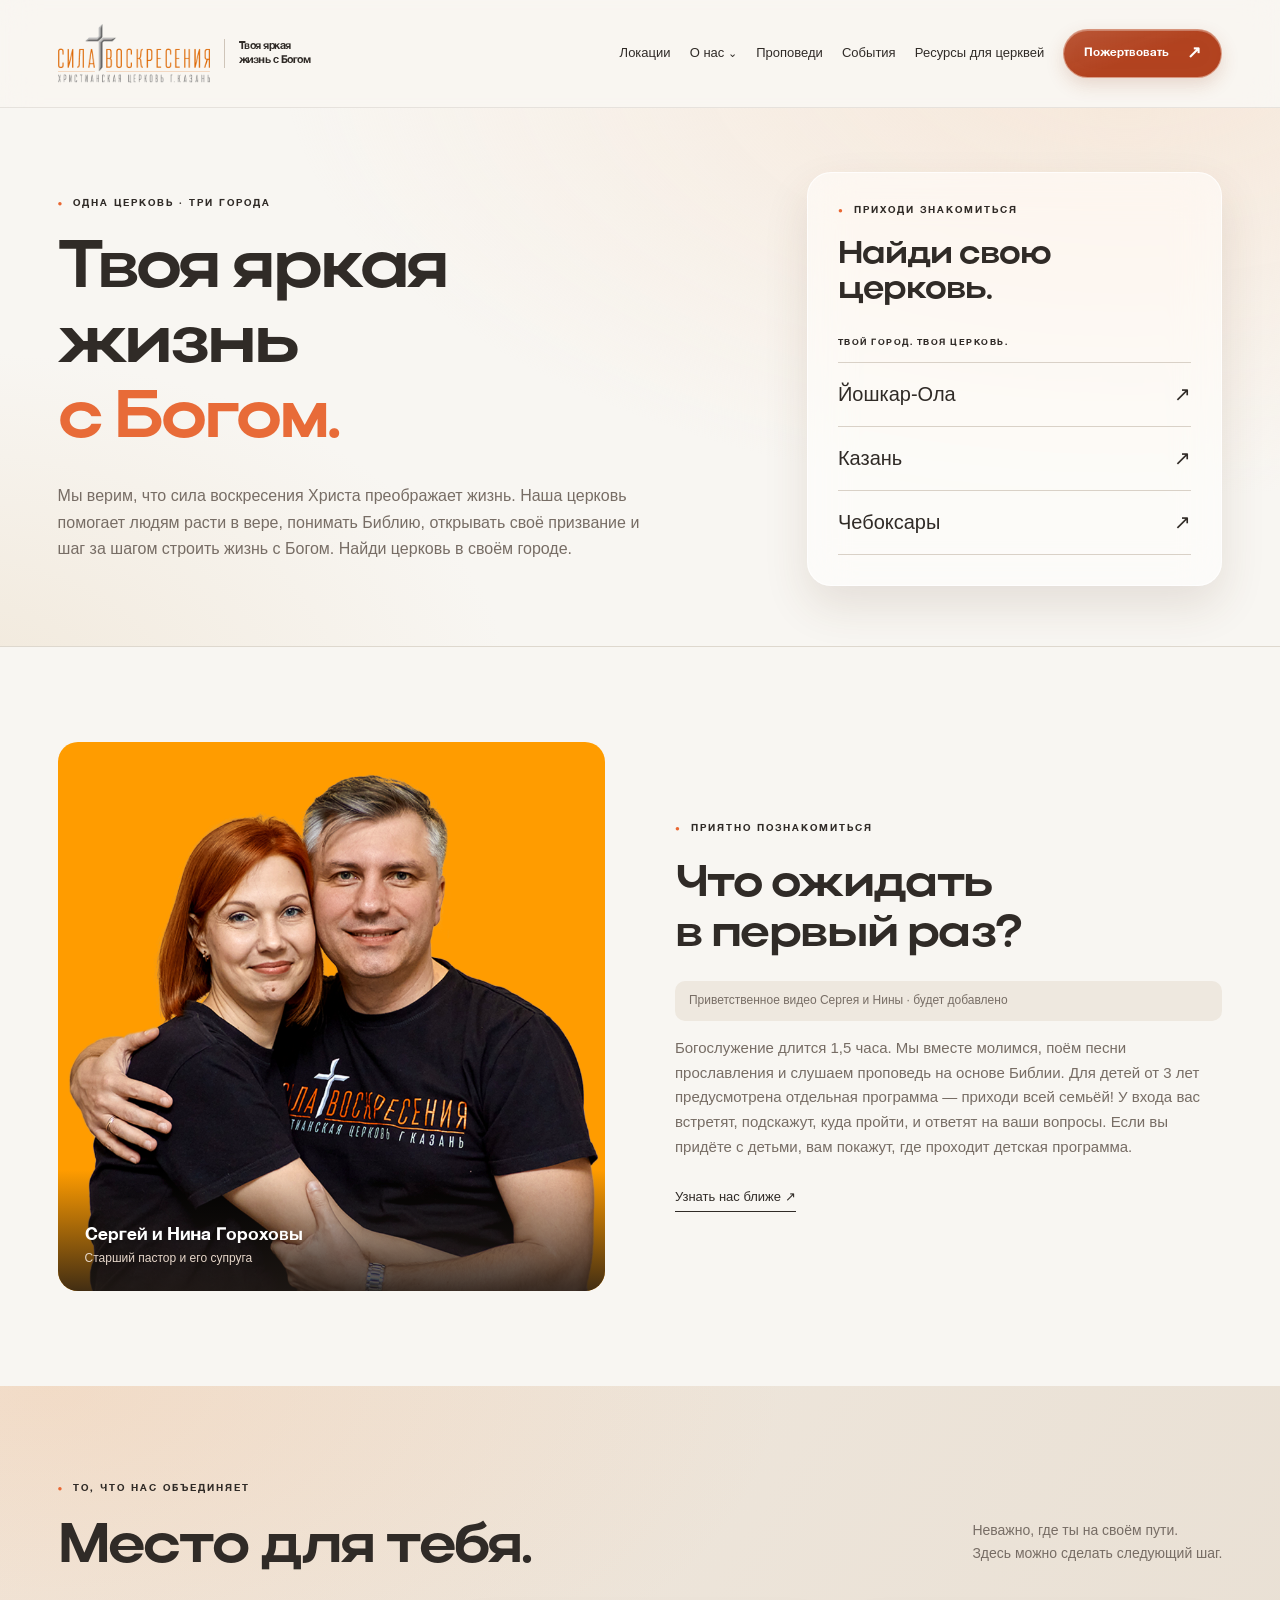
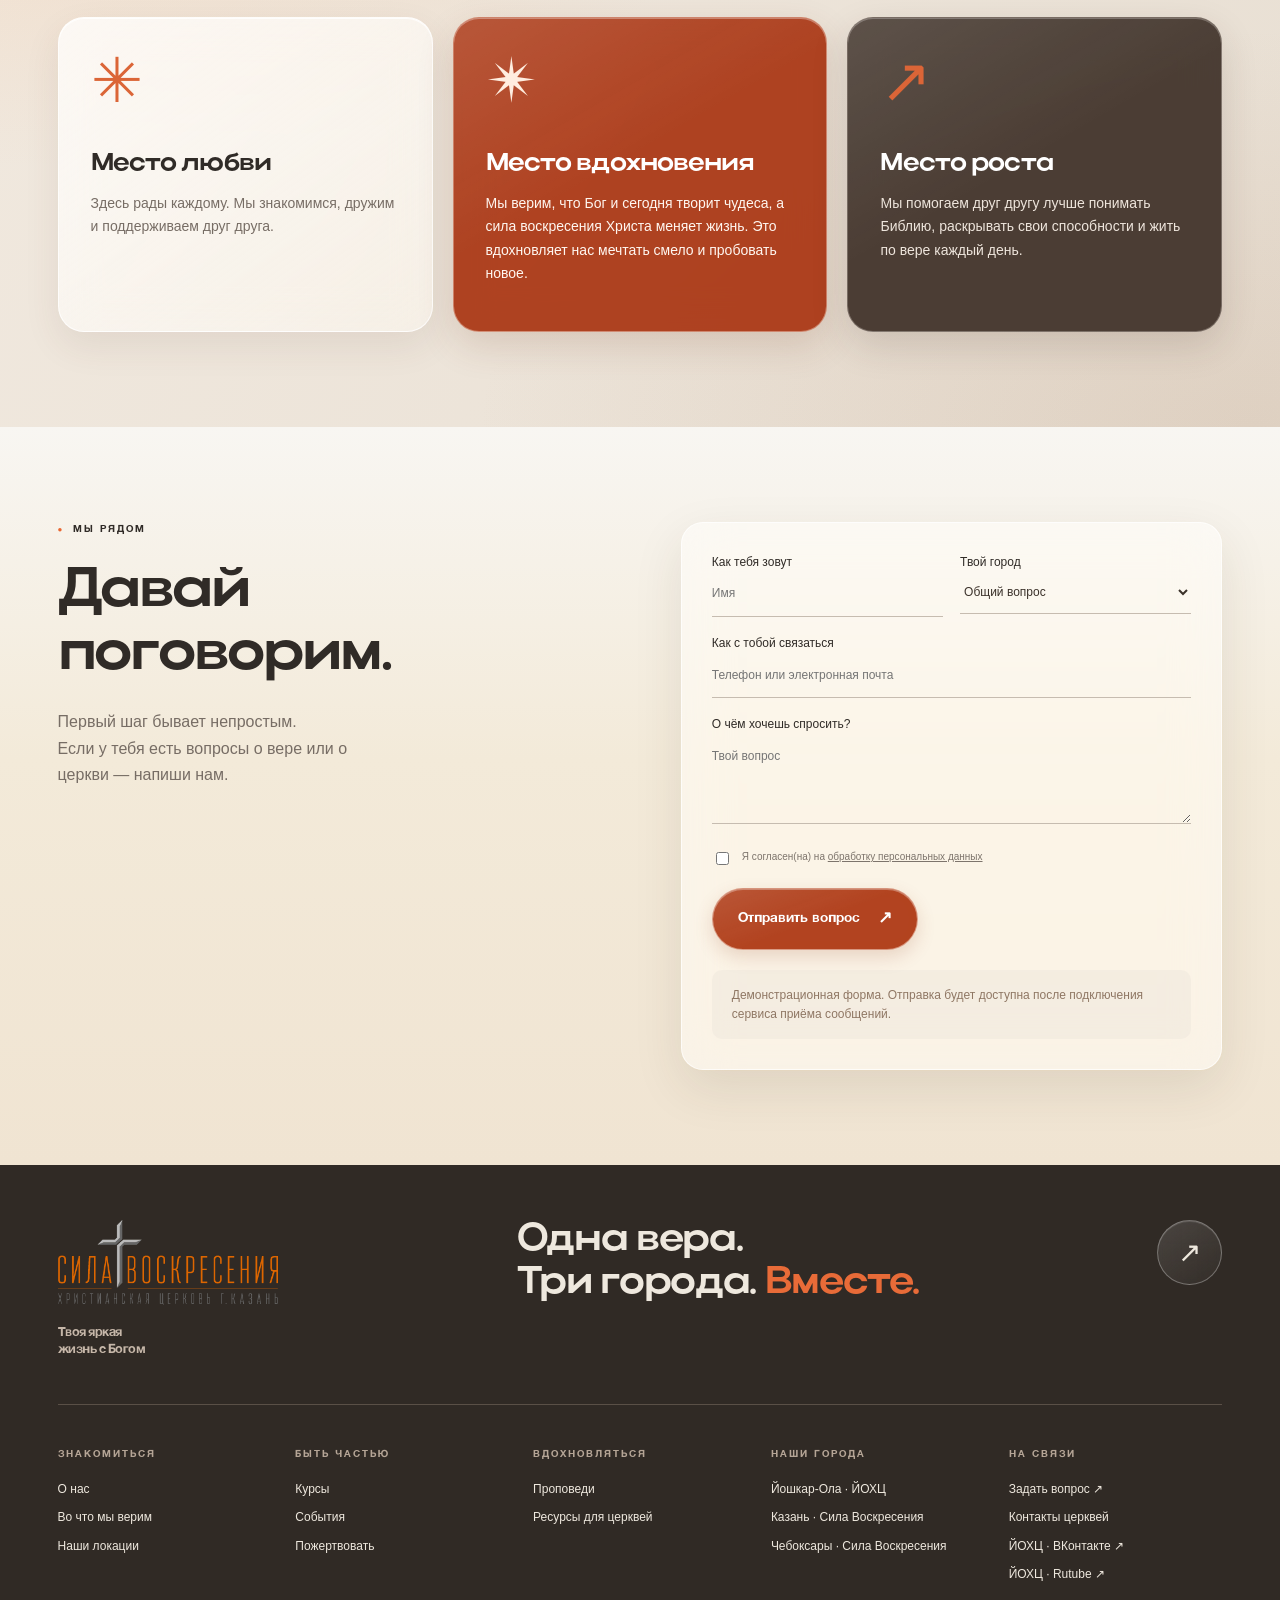
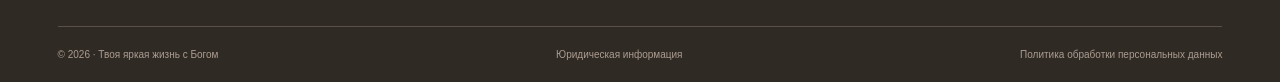
==== site/index.html @ f7234755 "Import church website sources and assets from workspace archive Co-authored-by: arena-agent <2970537" ====
<!doctype html><html lang="ru"><head><meta charset="utf-8"><meta name="viewport" content="width=device-width, initial-scale=1"><title>Твоя яркая жизнь с Богом</title><style>@font-face{font-family:Actaya;src:local('Actaya');font-weight:700}*{box-sizing:border-box}html{scroll-behavior:smooth}body{margin:0;background:#f8f6f2;color:#302b27;font-family:Helvetica,Arial,sans-serif;font-size:16px;line-height:1.55}a{color:inherit;text-decoration:none}button,input,textarea,select{font:inherit}button,a,input,textarea,select{ -webkit-tap-highlight-color:transparent}button{cursor:pointer}header{height:104px;display:flex;align-items:center;justify-content:space-between;padding:0 4.5%;border-bottom:1px solid #e1ddd5;background:#f8f6f2;position:relative;z-index:5}.brand{display:flex;align-items:center;gap:11px;font-size:15px;line-height:1.12;font-weight:700;letter-spacing:-.5px}.brand-mark{font-size:59px;color:#ed652c;line-height:1}nav{display:flex;gap:29px;align-items:center;font-size:13px}nav a:hover{color:#d75b2a}.dropdown{position:relative;padding:25px 0}.dropdown>div{display:none;position:absolute;top:65px;left:-20px;width:210px;background:#fff;padding:18px;box-shadow:0 12px 32px #32271d18}.dropdown:hover>div,.dropdown:focus-within>div{display:grid;gap:12px}.button{display:inline-flex;align-items:center;justify-content:space-between;gap:35px;padding:18px 25px;border:0;background:#ee6a32;color:#fff;border-radius:3px;font-size:14px;line-height:1.4;font-weight:500}.button:hover{background:#d95723;color:white}.button.small{padding:13px 18px;font-size:12px}.button.dark{background:#332d28}.button.outline{border:1px solid #c7beb4;background:none;color:#342b25}.eyebrow{text-transform:uppercase;font-size:10px;letter-spacing:2px;font-weight:600;display:block}.dot:before{content:'●';color:#e96732;margin-right:9px;font-size:8px}h1,h2,h3{font-family:Actaya,Helvetica,Arial,sans-serif;line-height:1.02;letter-spacing:-2.5px;font-weight:700;margin:0}h1{font-size:clamp(58px,6.5vw,102px)}h2{font-size:clamp(38px,4.4vw,66px)}h3{font-size:28px;letter-spacing:-1px}p{color:#776d65;line-height:1.65}em{font-style:normal;color:#e86b38}.hero{padding:59px 4.5% 0}.hero-top{display:grid;grid-template-columns:1.55fr 1fr;gap:9%;padding-bottom:46px}.hero h1{margin-top:22px;max-width:780px}.hero h1 em{display:block}.hero-aside{padding-top:15px}.hero-aside p{font-size:14px;max-width:370px;margin:0 0 22px}.location-list{border-top:1px solid #d9d1c7}.location-list a{display:flex;align-items:center;justify-content:space-between;padding:12px 2px;border-bottom:1px solid #d9d1c7;font-size:18px;font-weight:500}.location-list a:hover{color:#e86b38;padding-left:10px}.location-list small{font-size:10px;font-weight:400;color:#92867c;margin-left:12px}.hero-photo{height:460px;position:relative;overflow:hidden;border-radius:5px;background:#6a5847}.hero-photo img{width:100%;height:100%;object-fit:cover;object-position:50% 43%;filter:brightness(.72)}.hero-photo:after{content:'';position:absolute;inset:30% 0 0;background:linear-gradient(transparent,#24180cb3)}.photo-caption{position:absolute;bottom:32px;left:35px;color:#fff;z-index:1;font-size:30px;line-height:1.2;letter-spacing:-1px}.photo-caption small{display:block;font-size:10px;letter-spacing:2px;margin-bottom:15px}.photo-badge{position:absolute;bottom:30px;right:30px;z-index:1;border:1px solid #ffffff70;color:white;border-radius:40px;padding:9px 18px;font-size:11px}.ticker{display:flex;justify-content:space-between;padding:26px 3px;font-size:11px;letter-spacing:2px;border-bottom:1px solid #ded8ce}.ticker span:nth-child(even){color:#e96632}.section{padding:95px 4.5%}.section-heading{display:flex;justify-content:space-between;align-items:end;margin-bottom:38px;gap:30px}.section-heading .eyebrow{margin-bottom:20px}.section-heading p{max-width:340px;font-size:14px}.welcome{display:grid;grid-template-columns:1.1fr 1fr;gap:7%;align-items:center}.video-placeholder{height:370px;background:#e7e0d6;display:flex;align-items:center;justify-content:center;position:relative;border-radius:4px;overflow:hidden}.video-placeholder:before{content:'✳';position:absolute;font-size:360px;color:#ded2c2;transform:rotate(-10deg)}.play{height:72px;width:72px;background:#f8f6f2;border:0;border-radius:50%;z-index:1;font-size:20px;color:#e66a33}.video-placeholder .label{position:absolute;bottom:22px;left:24px;font-size:12px}.welcome h2{margin:22px 0}.welcome p{font-size:14px}.textlink{display:inline-block;border-bottom:1px solid;padding-bottom:4px;font-size:13px;margin-top:12px}.values{background:#eae4da}.value-grid{display:grid;grid-template-columns:repeat(3,1fr);gap:20px}.value-card{padding:32px;background:#f7f4ed;min-height:305px;border-radius:4px}.value-icon{font-size:62px;color:#db6537;height:100px;line-height:1}.value-card p{font-size:14px;max-width:310px}.value-card:nth-child(2){background:#d66d42;color:white}.value-card:nth-child(2) p,.value-card:nth-child(2) .value-icon{color:#ffede1}.value-card:nth-child(3){background:#4b4036;color:#fff}.value-card:nth-child(3) p{color:#d4c9be}.question{display:grid;grid-template-columns:1fr 1fr;gap:12%}.question h2{margin:23px 0}.question p{max-width:330px}.form-grid{display:grid;grid-template-columns:1fr 1fr;gap:17px}label{display:block;font-size:12px}input,select,textarea{width:100%;background:transparent;border:0;border-bottom:1px solid #c6bcb0;padding:13px 0;outline:none;border-radius:0;color:#3b322a}input:focus,select:focus,textarea:focus{border-color:#e86631}textarea{resize:vertical;min-height:90px}.full{grid-column:1/-1}.check{display:flex;gap:10px;align-items:start;font-size:10px;color:#7d746c;margin:20px 0}.check input{width:auto;margin-top:3px}.check a{text-decoration:underline}footer{padding:55px 4.5% 20px;background:#302a25;color:#eee8de}.footer-top{display:flex;align-items:start;justify-content:space-between;padding-bottom:45px;border-bottom:1px solid #5a5047}.footer-top h2{font-size:45px}.round{border:1px solid #827366;border-radius:50%;width:65px;height:65px;display:grid;place-items:center;font-size:28px}.footer-links{display:grid;grid-template-columns:repeat(4,1fr);padding:42px 0;gap:20px}.footer-links>div{display:flex;flex-direction:column;gap:10px;font-size:12px}.footer-links .eyebrow{color:#b5a596;margin-bottom:7px}.legal{display:flex;justify-content:space-between;gap:20px;border-top:1px solid #5a5047;padding-top:20px;color:#ab9d91;font-size:10px}.page-head{padding:65px 4.5% 48px;background:#eee8df}.page-head h1{font-size:70px;margin:22px 0}.page-head p{max-width:650px}.crumb{font-size:12px;color:#918176}.cards{display:grid;grid-template-columns:repeat(3,1fr);gap:24px}.card{padding:32px;border:1px solid #d9d0c4;border-radius:4px;display:flex;flex-direction:column;align-items:start;gap:18px}.card .number{font-size:12px;color:#b09784}.card p{font-size:14px;flex:1;margin:0}.card a{margin-top:auto}.card h3{line-height:1.15}.filters{display:flex;flex-wrap:wrap;gap:10px;margin-bottom:35px}.chip{border:1px solid #cfc4b6;border-radius:30px;background:none;color:#66594e;padding:10px 22px;font-size:13px}.chip.active{background:#e86b38;color:white;border-color:#e86b38}.content{max-width:850px;margin:auto}.content h2{font-size:40px;margin:42px 0 20px}.content h3{margin:30px 0 15px}.content p{font-size:16px}.content li{margin-bottom:18px;color:#776d65}.placeholder{background:#e9e2d8;padding:45px 30px;border-radius:4px;text-align:center;color:#8f7f70;min-height:150px;display:grid;place-items:center}.info-grid{display:grid;grid-template-columns:1fr 1fr;gap:24px;margin:30px 0}.empty{padding:45px;border:1px dashed #c6b8a8;color:#847364;text-align:center}.notice{font-size:12px;color:#8f7764;background:#eee7dd;padding:16px 20px;margin-top:20px}.mobile{display:none}#toast{position:fixed;bottom:25px;left:50%;transform:translateX(-50%);padding:18px 25px;background:#302a25;color:#fff;z-index:20;border-radius:4px;display:none;max-width:90%;font-size:14px}.search{max-width:550px;margin-bottom:30px}.donate-options{display:grid;grid-template-columns:1fr 1fr;gap:12px;margin-bottom:25px}.donate-options button{border:1px solid #d2c5b5;padding:18px;background:transparent;text-align:left}.donate-options button.active{border-color:#e86b38;background:#f5e0d3}@media(min-width:1500px){body{max-width:1800px;margin:auto}}@media(max-width:1050px){nav{gap:15px;font-size:11px}header{padding:0 3%}.brand{font-size:12px}.hero-top{gap:5%}.location-list small{display:none}}@media(max-width:760px){header{height:80px;padding:0 6%}.brand{font-size:13px}.brand-mark{font-size:48px}.mobile{display:block;border:0;background:none;font-size:26px}nav{display:none;position:absolute;top:80px;left:0;right:0;background:#f8f6f2;padding:25px 6%;font-size:15px;box-shadow:0 12px 20px #352b241a}nav.open{display:flex;flex-direction:column;align-items:stretch}.dropdown{padding:0}.dropdown>div{position:static;box-shadow:none;background:none}.hero{padding:35px 6% 0}.hero-top{grid-template-columns:1fr;gap:28px;padding-bottom:30px}h1{font-size:61px;letter-spacing:-3px}.hero h1{margin-top:18px}.hero-aside{padding:0}.hero-aside p{max-width:100%;font-size:14px}.hero-photo{height:340px}.photo-caption{left:22px;bottom:25px;font-size:25px}.photo-badge{display:none}.ticker{font-size:8px;letter-spacing:1px}.ticker span:last-child,.ticker span:nth-last-child(2){display:none}.section{padding:58px 6%}.welcome,.question{grid-template-columns:1fr;gap:35px}.video-placeholder{height:280px}.welcome{display:flex;flex-direction:column-reverse;align-items:stretch}.section-heading{align-items:start;flex-direction:column;gap:10px}.section-heading p{margin:0}.value-grid,.cards{grid-template-columns:1fr}.value-card{min-height:260px}.footer-top{flex-wrap:wrap;gap:35px}.footer-top h2{font-size:34px}.round{width:48px;height:48px}.footer-links{grid-template-columns:1fr 1fr;gap:30px}.legal{flex-direction:column;gap:12px}.page-head{padding:40px 6% 30px}.page-head h1{font-size:49px;letter-spacing:-2px}.info-grid,.donate-options{grid-template-columns:1fr}.form-grid{gap:18px}.content h2{font-size:34px}.question h2{font-size:48px}}

/* Brand assets and softer controls */
.brand-logo{display:block;width:170px;height:auto;flex-shrink:0}.brand-tagline{padding-left:14px;border-left:1px solid #cfc5b9;font-size:12px;line-height:1.3;white-space:nowrap}header .brand{gap:14px}header nav{gap:21px}footer .brand{flex-direction:column;align-items:start;gap:20px}footer .brand-logo{width:220px}footer .brand-tagline{border-left:0;padding:0;color:#c6b7a9;font-size:13px}.button{border-radius:999px;transition:background .2s,transform .2s,box-shadow .2s}.button:hover{transform:translateY(-2px);box-shadow:0 7px 18px #8d42151a}.button:active{transform:translateY(0);box-shadow:none}.button span{font-size:17px}.donate-options button{border-radius:16px;transition:background .2s,border-color .2s}.chip{transition:background .2s,transform .2s}.chip:hover{transform:translateY(-1px);border-color:#e86b38}a:focus-visible,button:focus-visible{outline:3px solid #e86b38;outline-offset:5px}.pastor-portrait{margin:0;position:relative;background:#ff9c00;border-radius:20px;overflow:hidden}.pastor-portrait img{display:block;width:100%;height:auto}.pastor-portrait figcaption{position:absolute;bottom:0;left:0;right:0;padding:52px 27px 24px;background:linear-gradient(transparent,#211a16d9);color:#fff;display:flex;flex-direction:column;line-height:1.5}.pastor-portrait figcaption strong{font-size:18px;font-weight:500}.pastor-portrait figcaption span{font-size:12px;color:#e6d6c9}.content>.pastor-portrait{max-width:620px}.welcome .pastor-portrait{max-width:560px}.mobile{border-radius:10px}
@media(max-width:1200px) and (min-width:761px){header .brand-tagline{display:none}header nav{gap:16px}.brand-logo{width:150px}}
@media(max-width:760px){header .brand-logo{width:145px}header .brand{gap:10px}header .brand-tagline{font-size:10px;padding-left:10px}.welcome .pastor-portrait{width:100%;max-width:100%}.pastor-portrait{border-radius:16px}.pastor-portrait figcaption{padding:45px 20px 20px}.button{padding:16px 23px}.footer-top .brand{width:100%}}

/* Layout revision: header, hero and actions */
header{height:auto;min-height:108px;gap:28px;padding:18px 4.5%}header .brand{flex-shrink:0}header .brand-logo{width:152px}header .brand-tagline{display:block;font-size:11px}header nav{gap:clamp(14px,1.5vw,25px);flex-wrap:nowrap}header nav>a,.dropdown>a{white-space:nowrap}.button{max-width:100%;min-height:48px;gap:18px;text-align:left;line-height:1.4;vertical-align:middle;flex-shrink:0}.button span{flex-shrink:0}.button.small{min-height:44px;padding:12px 20px;white-space:nowrap}.card{min-width:0}.card .button{width:100%;margin-top:auto;white-space:normal}.hero{padding-top:64px;padding-bottom:60px;border-bottom:1px solid #ded8ce}.hero-top{grid-template-columns:minmax(0,1.35fr) minmax(290px,.85fr);gap:clamp(36px,7vw,110px);padding:0;align-items:center}.hero h1{font-size:clamp(58px,6.3vw,96px);letter-spacing:-3.5px}.vision-copy{font-size:16px;max-width:590px;margin:26px 0 0}.hero-aside{padding:30px;background:#eee8df;border:1px solid #ded5ca;border-radius:20px;min-width:0}.hero-aside h2{font-size:38px;letter-spacing:-1.5px;margin:18px 0 28px}.hero-aside>.eyebrow:not(.dot){font-size:9px;letter-spacing:1.5px}.location-list a{gap:20px;font-size:20px;padding:16px 0}.location-list a>span:first-child{min-width:0}.location-list small{display:none}.location-list a>span:last-child{flex-shrink:0}.welcome{grid-template-columns:minmax(0,1fr) minmax(0,1fr);gap:6%}.welcome p{font-size:15px}.video-note{padding:10px 14px;border-radius:10px;background:#eee8df;font-size:12px!important}.question{grid-template-columns:minmax(0,1fr) minmax(0,1fr);gap:7%}.form-grid>*{min-width:0}.info-grid{grid-template-columns:repeat(2,minmax(0,1fr))}.content>.button{margin:8px 8px 8px 0}.footer-top{gap:32px}.footer-top h2{min-width:0}h1,h2,h3{overflow-wrap:break-word}
@media(max-width:1250px){header{min-height:94px;padding:14px 5%}header .brand-tagline{display:block}.mobile{display:grid;place-items:center;width:46px;height:46px;border:1px solid #d6cabe;background:transparent;font-size:25px;flex-shrink:0}header nav{display:none;position:absolute;top:100%;left:0;right:0;padding:24px 5%;background:#f8f6f2;border-bottom:1px solid #d7cbbd;box-shadow:0 12px 20px #352b2410;font-size:15px}header nav.open{display:flex;flex-direction:column;align-items:stretch;gap:0}header nav.open>a{padding:14px 0;border-bottom:1px solid #e2d9cf}header nav.open>.button{padding:14px 22px;margin-top:15px;align-self:flex-start;border-bottom:0}.dropdown{padding:14px 0;border-bottom:1px solid #e2d9cf}.dropdown>div{position:static;box-shadow:none;padding:16px 0 0 16px;background:transparent;width:auto;gap:14px}.hero-top{gap:35px}.value-card{padding:26px}.cards{grid-template-columns:repeat(2,minmax(0,1fr))}}
@media(min-width:761px) and (max-width:1000px){.hero h1{font-size:60px}.hero-top{grid-template-columns:minmax(0,1.15fr) minmax(280px,1fr);gap:28px}.hero-aside{padding:24px}.vision-copy{font-size:14px}.hero-aside h2{font-size:33px}.section{padding-top:65px;padding-bottom:65px}.value-grid{gap:14px}.value-card{padding:22px}.value-card h3{font-size:24px}.value-card p{font-size:13px}}
@media(max-width:760px){header{min-height:88px;padding:14px 6%}header .brand-logo{width:138px}header .brand-tagline{font-size:10px;display:block}.hero{padding:36px 6% 42px}.hero-top{grid-template-columns:minmax(0,1fr);gap:32px}.hero h1{font-size:clamp(46px,9.5vw,66px);letter-spacing:-2.5px}.hero-aside{padding:24px}.hero-aside h2{font-size:34px}.vision-copy{font-size:15px;max-width:100%}.welcome{display:grid;grid-template-columns:minmax(0,1fr);gap:30px}.welcome .pastor-portrait{order:0}.welcome>div{order:1}.question{grid-template-columns:minmax(0,1fr);gap:28px}.cards,.info-grid{grid-template-columns:minmax(0,1fr)}.card .button{width:auto}.footer-top h2{font-size:32px}.footer-top .round{flex-shrink:0}.form-grid{grid-template-columns:minmax(0,1fr)}.full{grid-column:auto}.button{min-height:48px}.value-grid{grid-template-columns:minmax(0,1fr)}}
@media(max-width:380px){header .brand-tagline{font-size:9px;padding-left:8px}header .brand-logo{width:115px}.mobile{width:40px;height:40px}.hero h1{font-size:44px}}

/* Supplied Actay Wide Bold, with Cyrillic */
@font-face{font-family:'Actay Wide';src:url('[data-uri]') format('opentype');font-weight:700;font-style:normal;font-display:swap}
h1,h2,h3{font-family:'Actay Wide',Helvetica,Arial,sans-serif;font-weight:700;letter-spacing:-.035em;line-height:1.12}
.hero h1{font-size:clamp(48px,5.3vw,82px);letter-spacing:-.045em;line-height:1.1}.hero-aside h2{font-size:32px;letter-spacing:-.03em}.page-head h1{font-size:clamp(38px,5.3vw,70px)}.card h3{font-size:25px;line-height:1.2}.value-card h3{font-size:25px}.footer-top h2{font-size:38px}.content h2{font-size:36px}.welcome h2{font-size:clamp(32px,3.5vw,52px)}
@media(max-width:1000px) and (min-width:761px){.hero h1{font-size:48px}.hero-top{grid-template-columns:minmax(0,1.15fr) minmax(280px,1fr)}.hero-aside h2{font-size:29px}.value-card h3{font-size:20px}.value-card{padding:20px}}
@media(max-width:760px){.hero h1{font-size:clamp(37px,7.6vw,59px)}h2{font-size:34px}.hero-aside h2{font-size:30px}.value-card h3{font-size:25px}.question h2{font-size:38px}.footer-top h2{font-size:29px}.content h2{font-size:30px}}

/* ---- Стекло в стиле Apple: точечно и сдержанно ---- */
html{scroll-padding-top:118px}
header{position:sticky;top:0;z-index:15;background:rgba(248,246,242,.72);-webkit-backdrop-filter:blur(18px) saturate(1.6);backdrop-filter:blur(18px) saturate(1.6);border-bottom:1px solid rgba(60,50,40,.1)}
.hero{background:radial-gradient(120% 150% at 88% -10%,#f6e7d9 0%,rgba(246,231,217,0) 55%),radial-gradient(90% 130% at -5% 110%,#f1e8da 0%,rgba(241,232,218,0) 50%)}
.hero-aside{background:rgba(255,255,255,.55);-webkit-backdrop-filter:blur(22px) saturate(1.5);backdrop-filter:blur(22px) saturate(1.5);border:1px solid rgba(255,255,255,.75);border-radius:24px;box-shadow:0 20px 45px rgba(90,60,35,.12)}
.dropdown>div{background:rgba(255,255,255,.8);-webkit-backdrop-filter:blur(20px) saturate(1.6);backdrop-filter:blur(20px) saturate(1.6);border:1px solid rgba(255,255,255,.85);border-radius:14px;box-shadow:0 16px 40px rgba(50,39,29,.16)}
.question{background:linear-gradient(180deg,#f8f6f2 0%,#f3ead9 45%,#f0e4d2 100%)}
.question form{background:rgba(255,255,255,.5);-webkit-backdrop-filter:blur(24px) saturate(1.5);backdrop-filter:blur(24px) saturate(1.5);border:1px solid rgba(255,255,255,.7);border-radius:22px;padding:30px;box-shadow:0 18px 50px rgba(60,45,30,.1)}
.question .notice{background:rgba(238,231,221,.55);border-radius:10px}
#toast{background:rgba(48,42,37,.78);-webkit-backdrop-filter:blur(16px) saturate(1.4);backdrop-filter:blur(16px) saturate(1.4);border:1px solid rgba(255,255,255,.14);border-radius:16px}
@media(max-width:760px){nav{top:100%;background:rgba(248,246,242,.9);-webkit-backdrop-filter:blur(24px) saturate(1.5);backdrop-filter:blur(24px) saturate(1.5);border-bottom:1px solid rgba(60,50,40,.1)}.dropdown>div{background:none;border:0;box-shadow:none;-webkit-backdrop-filter:none;backdrop-filter:none}.question form{padding:22px;border-radius:18px}html{scroll-padding-top:96px}}
@supports not ((backdrop-filter:blur(2px)) or (-webkit-backdrop-filter:blur(2px))){header{background:#f8f6f2}.hero-aside{background:#eee8df}.dropdown>div{background:#fff}.question form{background:#f7f4ed}#toast{background:#302a25}}
@media (prefers-reduced-transparency:reduce){header{background:#f8f6f2}.hero-aside{background:#eee8df}.dropdown>div{background:#fff}.question form{background:#f7f4ed}#toast{background:#302a25}}

/* Helvetica с кириллицей: в предоставленном файле есть только жирное начертание.
   Для обычного текста используем установленную Helvetica / Arial. */
@font-face{
  font-family:'Church Helvetica Bold';
  src:url('[data-uri]') format('opentype');
  font-style:normal;
  font-weight:700;
  font-display:swap;
}
strong,b,.brand-tagline,.eyebrow,.button,.chip.active{
  font-family:'Church Helvetica Bold',Helvetica,Arial,sans-serif;
}

/* Мягкие цветные блики под стеклом, без потери исходной палитры. */
.values{
  background:
    radial-gradient(ellipse at 4% 0%,rgba(243,189,145,.31),transparent 42%),
    radial-gradient(ellipse at 98% 100%,rgba(177,140,111,.18),transparent 44%),
    linear-gradient(120deg,#f1e9df,#e8dfd3);
}
.value-card,.card{
  border-radius:26px;
  border:1px solid rgba(255,255,255,.78);
  background:linear-gradient(145deg,rgba(255,255,255,.76),rgba(255,253,249,.43));
  box-shadow:inset 0 1px 0 rgba(255,255,255,.78),0 14px 36px rgba(85,60,41,.09);
  -webkit-backdrop-filter:blur(18px) saturate(135%);
  backdrop-filter:blur(18px) saturate(135%);
}
.value-card:nth-child(2){
  color:#fff;
  border-color:rgba(255,239,226,.38);
  background:
    linear-gradient(150deg,rgba(255,255,255,.11),transparent 46%),
    rgba(171,56,22,.94);
  box-shadow:inset 0 1px 0 rgba(255,255,255,.32),0 14px 36px rgba(113,55,30,.16);
}
.value-card:nth-child(2) p{color:#fff7f1}
.value-card:nth-child(2) .value-icon{color:#ffeddf}
.value-card:nth-child(3){
  color:#fff;
  border-color:rgba(255,246,237,.25);
  background:
    linear-gradient(150deg,rgba(255,255,255,.10),transparent 47%),
    rgba(65,52,43,.94);
  box-shadow:inset 0 1px 0 rgba(255,255,255,.25),0 14px 36px rgba(59,43,33,.15);
}
.value-card:nth-child(3) p{color:#eee5dc}

/* Полупрозрачные, но контрастные кнопки с тонкой внутренней подсветкой. */
.button{
  font-weight:700;
  color:#fff;
  border:1px solid rgba(255,239,225,.48);
  background:linear-gradient(160deg,rgba(255,255,255,.10),transparent 52%),rgba(174,56,19,.94);
  box-shadow:inset 0 1px 0 rgba(255,255,255,.30),0 7px 18px rgba(145,57,24,.17);
  -webkit-backdrop-filter:blur(14px) saturate(145%);
  backdrop-filter:blur(14px) saturate(145%);
  transition:background .2s,border-color .2s,transform .2s,box-shadow .2s;
}
.button:hover{
  color:#fff;
  background:linear-gradient(160deg,rgba(255,255,255,.11),transparent 52%),rgba(157,48,16,.96);
  border-color:rgba(255,244,231,.62);
  box-shadow:inset 0 1px 0 rgba(255,255,255,.36),0 10px 22px rgba(145,57,24,.22);
}
.button:active{transform:translateY(0);box-shadow:inset 0 1px 4px rgba(82,31,12,.16)}
.button.dark{
  background:linear-gradient(160deg,rgba(255,255,255,.12),transparent 55%),rgba(47,39,34,.94);
  border-color:rgba(255,255,255,.25);
}
.button.dark:hover{background:linear-gradient(160deg,rgba(255,255,255,.12),transparent 55%),rgba(37,30,26,.97)}
.button.outline{
  color:#45362c;
  border-color:rgba(132,101,79,.30);
  background:linear-gradient(150deg,rgba(255,255,255,.75),rgba(255,252,247,.36));
  box-shadow:inset 0 1px 0 rgba(255,255,255,.9),0 5px 15px rgba(75,52,36,.08);
}
.button.outline:hover{
  color:#9a3f1d;
  border-color:rgba(178,93,51,.45);
  background:linear-gradient(150deg,rgba(255,255,255,.9),rgba(249,237,226,.68));
  box-shadow:inset 0 1px 0 rgba(255,255,255,.95),0 8px 20px rgba(75,52,36,.12);
}
.chip,.donate-options button,.mobile{
  background:linear-gradient(145deg,rgba(255,255,255,.70),rgba(255,252,248,.32));
  border-color:rgba(149,122,103,.32);
  box-shadow:inset 0 1px 0 rgba(255,255,255,.75),0 5px 15px rgba(75,52,36,.05);
  -webkit-backdrop-filter:blur(14px) saturate(135%);
  backdrop-filter:blur(14px) saturate(135%);
}
.chip.active{
  color:#fff;
  border-color:rgba(162,54,20,.65);
  background:linear-gradient(155deg,rgba(255,255,255,.10),transparent 55%),rgba(174,56,19,.94);
  box-shadow:inset 0 1px 0 rgba(255,255,255,.28),0 5px 14px rgba(145,57,24,.16);
  font-weight:700;
}
.donate-options button.active{
  background:linear-gradient(145deg,rgba(255,247,239,.92),rgba(245,218,198,.72));
  border-color:#d46b39;
}
.round{
  background:linear-gradient(145deg,rgba(255,255,255,.13),rgba(255,255,255,.02));
  border-color:rgba(255,255,255,.3);
  box-shadow:inset 0 1px 0 rgba(255,255,255,.12);
  -webkit-backdrop-filter:blur(12px);
  backdrop-filter:blur(12px);
}
@media(max-width:1250px){
  header nav{
    background:rgba(248,246,242,.91);
    -webkit-backdrop-filter:blur(24px) saturate(150%);
    backdrop-filter:blur(24px) saturate(150%);
  }
  header .dropdown>div{background:none;border:0;box-shadow:none;-webkit-backdrop-filter:none;backdrop-filter:none}
}
@media(max-width:760px){.value-card,.card{border-radius:22px}}
@media (prefers-reduced-motion:reduce){html{scroll-behavior:auto}.button,.chip{transition:none}.button:hover,.chip:hover{transform:none}}
@supports not ((backdrop-filter:blur(2px)) or (-webkit-backdrop-filter:blur(2px))){
  .value-card,.card{background:#f9f6f0}
  .value-card:nth-child(2){background:#b54520}
  .value-card:nth-child(3){background:#43372f}
  .button{background:#b3411c}
  .button.dark{background:#302a25}
  .button.outline,.chip,.donate-options button,.mobile{background:#faf7f2}
  .chip.active{background:#b3411c}
}
@media (prefers-reduced-transparency:reduce){
  .value-card,.card{background:#f9f6f0;-webkit-backdrop-filter:none;backdrop-filter:none}
  .value-card:nth-child(2){background:#b54520}
  .value-card:nth-child(3){background:#43372f}
  .button{background:#b3411c;-webkit-backdrop-filter:none;backdrop-filter:none}
  .button.dark{background:#302a25}
  .button.outline,.chip,.donate-options button,.mobile{background:#faf7f2;-webkit-backdrop-filter:none;backdrop-filter:none}
  .chip.active{background:#b3411c}
  header nav{background:#f8f6f2;-webkit-backdrop-filter:none;backdrop-filter:none}
}
/* Updated local churches and donation destinations */
.local-page .content{max-width:1040px}.local-intro{max-width:780px}.local-page .info-grid{align-items:stretch}.local-page .info-grid .card h3{font-size:clamp(22px,2.3vw,30px);line-height:1.3}.local-page .info-grid .card{justify-content:center}.local-page .info-grid .button{margin-top:18px;width:auto}.local-pastor{max-width:480px!important;margin-top:25px}.local-page h2{margin-top:64px}.ministry-grid{display:grid;grid-template-columns:repeat(2,minmax(0,1fr));gap:20px;margin:28px 0}.ministry-grid .card h3{font-size:25px}.ministry-grid .card p{font-size:15px}.age-groups{display:flex;flex-wrap:wrap;gap:12px;margin:22px 0}.age-groups span{display:inline-flex;align-items:center;padding:14px 20px;background:linear-gradient(135deg,#ffffffb5,#f1dfcf75);border:1px solid #ffffffd9;box-shadow:inset 0 1px 0 #fff,0 5px 20px #48332408;border-radius:18px;backdrop-filter:blur(14px)}.action-row{display:flex;flex-wrap:wrap;gap:12px;margin:24px 0}.muted{font-size:13px!important;color:#827265}.pending-links{line-height:2}.donation-choice{display:flex;justify-content:space-between;gap:16px;align-items:center;border:1px solid #ddd0c2;border-radius:18px;padding:20px;background:linear-gradient(140deg,#ffffffa8,#f0e5d95c);box-shadow:inset 0 1px 0 #fff;backdrop-filter:blur(15px);font-size:14px;transition:border-color .2s,background .2s}.donation-choice:hover{border-color:#dc9065}.donation-choice.active{border-color:#d46b39;background:linear-gradient(145deg,#fff7efe8,#f5dac6b8);box-shadow:inset 0 1px 0 #fff,0 5px 20px #a4632220}.donation-choice>span:last-child{flex-shrink:0;color:#ad4e29}.donation-panel{padding:30px;border:1px solid #fff;border-radius:24px;background:linear-gradient(130deg,#ffffffa8,#f0e5d968);box-shadow:inset 0 1px 0 #fff,0 8px 25px #48332408;backdrop-filter:blur(20px)}.donation-panel h3{font-size:25px;line-height:1.3}.donation-panel label{max-width:340px}.donation-panel .button{margin:12px 0}.footer-links{grid-template-columns:repeat(5,minmax(0,1fr));gap:24px}.footer-links>div{min-width:0}.footer-links a{overflow-wrap:anywhere}
@media(max-width:1050px){.footer-links{grid-template-columns:repeat(3,minmax(0,1fr))}}
@media(max-width:760px){.ministry-grid{grid-template-columns:minmax(0,1fr)}.local-page h2{margin-top:45px}.local-page .info-grid .card h3{font-size:24px}.donation-panel{padding:22px}.donation-panel .button{white-space:normal;max-width:100%}.footer-links{grid-template-columns:repeat(2,minmax(0,1fr))}.age-groups{gap:8px}.age-groups span{font-size:14px;padding:12px 16px}}
</style></head><body><header><a class="brand" href="#/" aria-label="Главная"><img class="brand-logo" src="[data-uri]" alt="Сила Воскресения — христианская церковь г. Казань"><span class="brand-tagline">Твоя яркая<br>жизнь с Богом</span></a><button class="mobile" aria-label="Открыть меню" onclick="document.querySelector('nav').classList.toggle('open')">☰</button><nav><a href="#/locations">Локации</a><div class="dropdown"><a href="#/about">О нас <small>⌄</small></a><div><a href="#/about">Кто мы</a><a href="#/beliefs">Во что мы верим</a><a href="#/courses">Курсы</a></div></div><a href="#/sermons">Проповеди</a><a href="#/events">События</a><a href="#/resources">Ресурсы для церквей</a><a class="button small" href="#/donate">Пожертвовать <span>↗</span></a></nav></header><main id="app"></main><footer><div class="footer-top"><a class="brand" href="#/"><img class="brand-logo" src="[data-uri]" alt="Сила Воскресения — христианская церковь г. Казань"><span class="brand-tagline">Твоя яркая<br>жизнь с Богом</span></a><h2>Одна вера.<br>Три города. <em>Вместе.</em></h2><a class="round" href="#/locations">↗</a></div><div class="footer-links"><div><span class="eyebrow">ЗНАКОМИТЬСЯ</span><a href="#/about">О нас</a><a href="#/beliefs">Во что мы верим</a><a href="#/locations">Наши локации</a></div><div><span class="eyebrow">БЫТЬ ЧАСТЬЮ</span><a href="#/courses">Курсы</a><a href="#/events">События</a><a href="#/donate">Пожертвовать</a></div><div><span class="eyebrow">ВДОХНОВЛЯТЬСЯ</span><a href="#/sermons">Проповеди</a><a href="#/resources">Ресурсы для церквей</a></div><div><span class="eyebrow">НАШИ ГОРОДА</span><a href="#/city/0">Йошкар-Ола · ЙОХЦ</a><a href="#/city/1">Казань · Сила Воскресения</a><a href="#/city/2">Чебоксары · Сила Воскресения</a></div><div><span class="eyebrow">НА СВЯЗИ</span><a href="#/question">Задать вопрос ↗</a><span>Контакты церквей</span><a href="https://vk.ru/yoccenter" target="_blank" rel="noopener noreferrer">ЙОХЦ · ВКонтакте ↗</a><a href="https://rutube.ru/channel/25806339/" target="_blank" rel="noopener noreferrer">ЙОХЦ · Rutube ↗</a></div></div><div class="legal"><span>© 2026 · Твоя яркая жизнь с Богом</span><a href="#/legal">Юридическая информация</a><a href="#/privacy">Политика обработки персональных данных</a></div></footer><div id="toast" role="status"></div><script>const cities=['Йошкар-Ола','Казань','Чебоксары'];const values=[['✳','Место любви','Здесь рады каждому. Мы знакомимся, дружим и поддерживаем друг друга.'],['✴','Место вдохновения','Мы верим, что Бог и сегодня творит чудеса, а сила воскресения Христа меняет жизнь. Это вдохновляет нас мечтать смело и пробовать новое.'],['↗','Место роста','Мы помогаем друг другу лучше понимать Библию, раскрывать свои способности и жить по вере каждый день.']];const expect='Богослужение длится 1,5 часа. Мы вместе молимся, поём песни прославления и слушаем проповедь на основе Библии. Для детей от 3 лет предусмотрена отдельная программа — приходи всей семьёй! У входа вас встретят, подскажут, куда пройти, и ответят на ваши вопросы. Если вы придёте с детьми, вам покажут, где проходит детская программа.';const intro='Мы верим, что сила воскресения Христа преображает жизнь. Наша церковь помогает людям расти в вере, понимать Библию, открывать своё призвание и шаг за шагом строить жизнь с Богом. Найди церковь в своём городе.';const courses=[['Альфа-курс','Встречи для тех, кто хочет познакомиться с христианской верой и обсудить свои вопросы о Боге и смысле жизни.'],['Курс по Библии','Для тех, кто хочет лучше понимать Библию и применять её учение в повседневной жизни.'],['Супружеский курс','Встречи для пар, которые хотят лучше понимать друг друга и укреплять отношения.']];const app=document.getElementById('app');const btn=(text,url,cls='')=>`<a class="button ${cls}" href="#/${url}">${text} <span>↗</span></a>`;const head=(title,desc='',tag='ДАВАЙТЕ ЗНАКОМИТЬСЯ')=>`<section class="page-head"><a class="crumb" href="#/">Главная</a><span class="crumb"> / ${title}</span><span class="eyebrow dot" style="margin-top:35px">${tag}</span><h1>${title}</h1>${desc?`<p>${desc}</p>`:''}</section>`;const loclinks=()=>`<div class="location-list">${cities.map((c,i)=>`<a href="#/city/${i}"><span>${c}<small>Найти свою церковь</small></span><span>↗</span></a>`).join('')}</div>`;const question=()=>`<section class="section question" id="question"><div><span class="eyebrow dot">МЫ РЯДОМ</span><h2>Давай<br>поговорим.</h2><p>Первый шаг бывает непростым.<br>Если у тебя есть вопросы о вере или о церкви — напиши нам.</p></div><form onsubmit="sendQuestion(event)"><div class="form-grid"><label>Как тебя зовут<input name="name" placeholder="Имя" required autocomplete="given-name"></label><label>Твой город<select name="city"><option>Общий вопрос</option>${cities.map(c=>`<option>${c}</option>`).join('')}</select></label><label class="full">Как с тобой связаться<input name="contact" placeholder="Телефон или электронная почта" required></label><label class="full">О чём хочешь спросить?<textarea name="question" placeholder="Твой вопрос" required></textarea></label></div><label class="check"><input type="checkbox" required><span>Я согласен(на) на <a href="#/privacy" target="_blank">обработку персональных данных</a></span></label><button class="button" type="submit">Отправить вопрос <span>↗</span></button><div class="notice">Демонстрационная форма. Отправка будет доступна после подключения сервиса приёма сообщений.</div></form></section>`;function home(){return `<section class="hero"><div class="hero-top"><div><span class="eyebrow dot">ОДНА ЦЕРКОВЬ · ТРИ ГОРОДА</span><h1>Твоя яркая<br>жизнь <em>с Богом.</em></h1><p class="vision-copy">${intro}</p></div><div class="hero-aside"><span class="eyebrow dot">ПРИХОДИ ЗНАКОМИТЬСЯ</span><h2>Найди свою<br>церковь.</h2><span class="eyebrow" style="margin-bottom:12px">ТВОЙ ГОРОД. ТВОЯ ЦЕРКОВЬ.</span>${loclinks()}</div></div></section><section class="section welcome"><figure class="pastor-portrait"><img src="[data-uri]" alt="Нина и Сергей Гороховы" loading="lazy"><figcaption><strong>Сергей и Нина Гороховы</strong><span>Старший пастор и его супруга</span></figcaption></figure><div><span class="eyebrow dot">ПРИЯТНО ПОЗНАКОМИТЬСЯ</span><h2>Что ожидать<br>в первый раз?</h2><p class="video-note">Приветственное видео Сергея и Нины · будет добавлено</p><p>${expect}</p><a class="textlink" href="#/about">Узнать нас ближе ↗</a></div></section><section class="section values"><div class="section-heading"><div><span class="eyebrow dot">ТО, ЧТО НАС ОБЪЕДИНЯЕТ</span><h2>Место для тебя.</h2></div><p>Неважно, где ты на своём пути.<br>Здесь можно сделать следующий шаг.</p></div><div class="value-grid">${values.map(v=>`<article class="value-card"><div class="value-icon">${v[0]}</div><h3>${v[1]}</h3><p>${v[2]}</p></article>`).join('')}</div></section>${question()}`}
function locations(){return head('Твой город.<br>Твоя церковь.','Одна церковь в Йошкар-Оле, Казани и Чебоксарах. Выбери город — будем рады познакомиться.','НАШИ ЛОКАЦИИ')+`<section class="section"><div class="cards">${cities.map((c,i)=>`<article class="card"><span class="number">0${i+1} / ЛОКАЦИЯ</span><h3>${c}</h3><p>${i?'Церковь «Сила Воскресения»':'ЙОХЦ'}</p>${btn('Познакомиться',`city/${i}`)}</article>`).join('')}</div></section>`}
const churches=[
 {name:'ЙОХЦ',address:'г. Йошкар-Ола, ул. Мира, 2',time:'11:00',pastor:'Александр Викторов',ages:['3–7 лет','7–11 лет','11–15 лет — подростковая группа'],socials:[['ВКонтакте','https://vk.ru/yoccenter'],['Rutube','https://rutube.ru/channel/25806339/']]},
 {name:'«Сила Воскресения»',address:'г. Казань, ул. Академика Лаврентьева, 17',time:'10:00, 12:00 и 18:00',pastor:'Сергей Горохов',ages:['3–6 лет','7–13 лет','14–16 лет — подростковая группа'],socials:[]},
 {name:'«Сила Воскресения»',address:null,time:null,pastor:null,ages:[],socials:[]}
];
const ministries=[['Медиа','Творчество и технологии, которые помогают делиться посланием церкви.'],['Группа порядка','Забота о порядке и помощь в организации богослужений.'],['Прославление','Музыкальное служение, которое помогает церкви вместе обращаться к Богу в песнях.'],['Детское служение','Забота о детях и помощь в их знакомстве с Богом и Библией.'],['Подростковое служение','Общение и поддержка подростков на пути взросления и веры.']];
const localExpect='Богослужение длится около 1,5 часа. Мы вместе поём песни прославления, молимся и слушаем проповедь на основе Библии — о вере, отношениях и жизни с Богом.';
const external=(text,url,cls='outline')=>`<a class="button ${cls}" href="${url}" target="_blank" rel="noopener noreferrer">${text} <span>↗</span></a>`;
function socialLinks(i){const c=churches[i];return c.socials.length?`<div class="action-row">${c.socials.map(x=>external(x[0],x[1],'outline')).join('')}</div>`:i===1?'<p class="pending-links">ВКонтакте · MAX · Telegram · Rutube · YouTube</p><small class="muted">Ссылки на социальные сети</small>':'<p class="muted">Контакты и социальные сети</p>'}
function city(i){const c=churches[i],known=i<2;return head(cities[i],`Добро пожаловать в ${i===0?'ЙОХЦ':'церковь '+c.name}!`,'ТВОЯ ЯРКАЯ ЖИЗНЬ С БОГОМ')+`<section class="section local-page"><div class="content"><div class="local-intro"><p>Церковь — это место, где можно узнать Бога, найти поддержку и расти в вере. Мы изучаем Библию, учимся применять её в повседневной жизни и заботиться друг о друге.</p><p>Приходи познакомиться — мы рады тебе, даже если ты впервые в церкви!</p></div><h2>Ждём тебя на богослужении</h2><div class="info-grid"><div class="card"><span class="eyebrow">АДРЕС</span><h3>${c.address||'Адрес церкви'}</h3>${c.address?external('Построить маршрут','https://yandex.ru/maps/?rtext=~'+encodeURIComponent(c.address)+'&rtt=auto'):''}</div><div class="card"><span class="eyebrow">НАЧАЛО БОГОСЛУЖЕНИЙ</span><h3>${c.time||'Время богослужений'}</h3></div></div><h2>Что тебя ждёт</h2><p>${known?localExpect:expect}</p><p>Тебе не нужно заранее знать, как всё устроено. Приходи, знакомься и задавай вопросы. Мы хотим, чтобы ты чувствовал себя желанным гостем.</p><h2>Пастор церкви</h2><h3>${c.pastor||'Имя пастора'}</h3>${i===1?'<figure class="pastor-portrait local-pastor"><img src="[data-uri]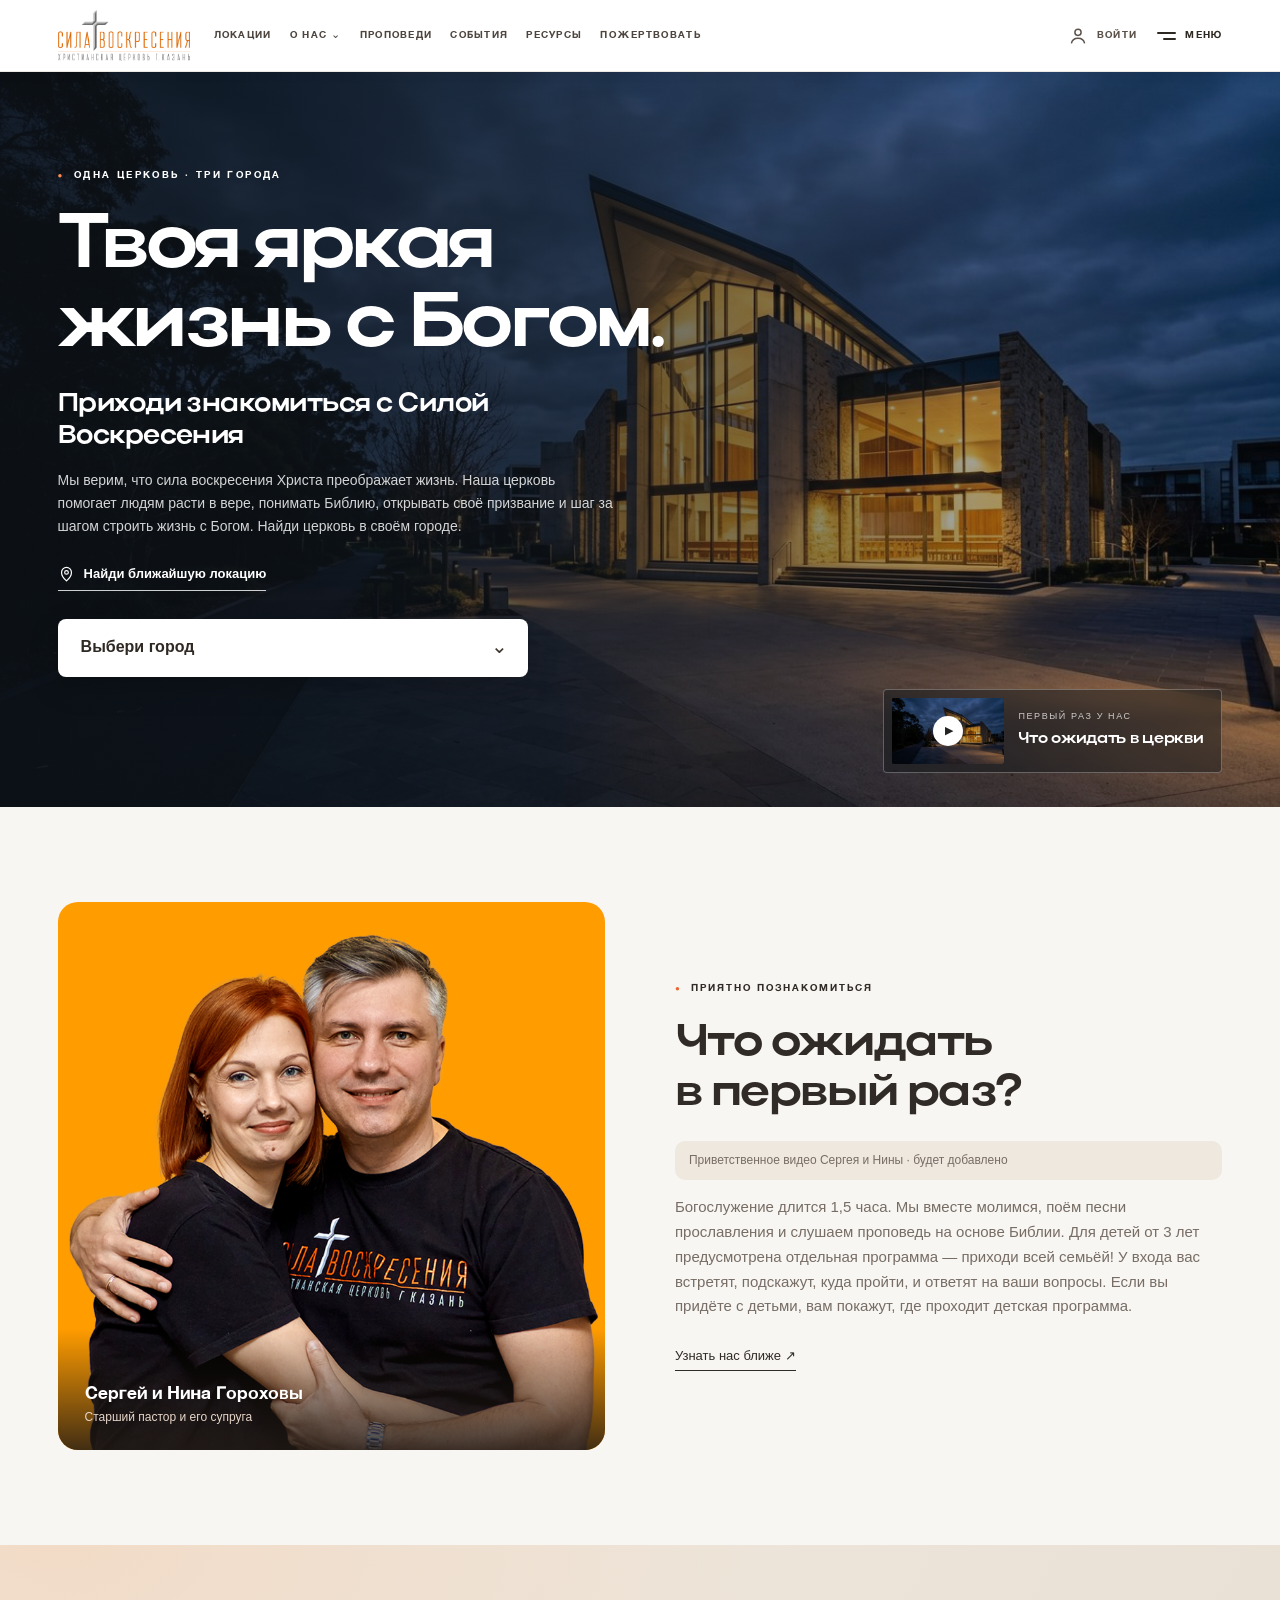
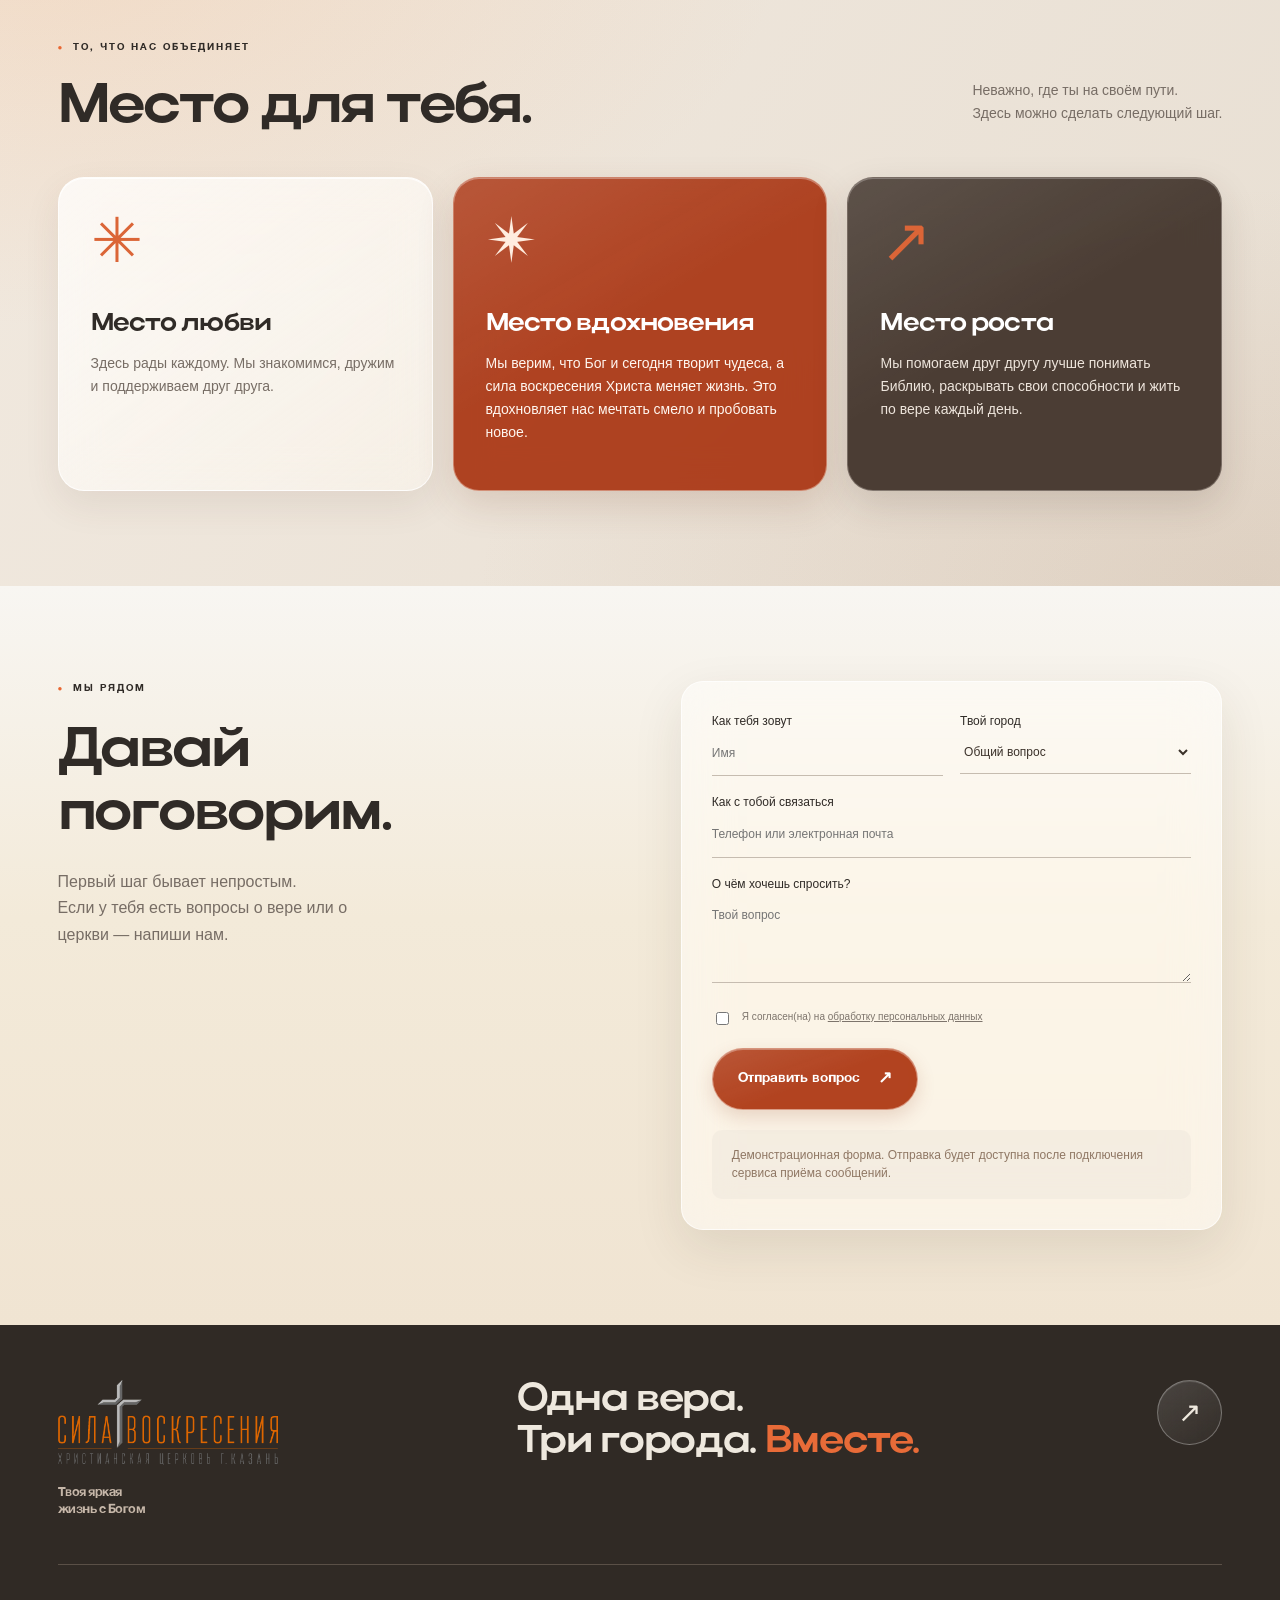
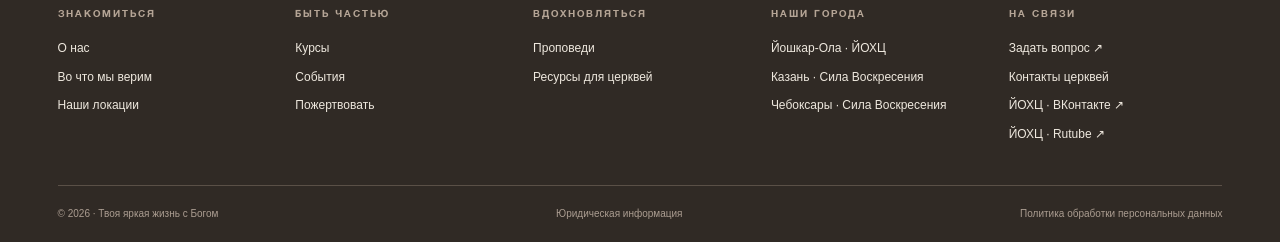
